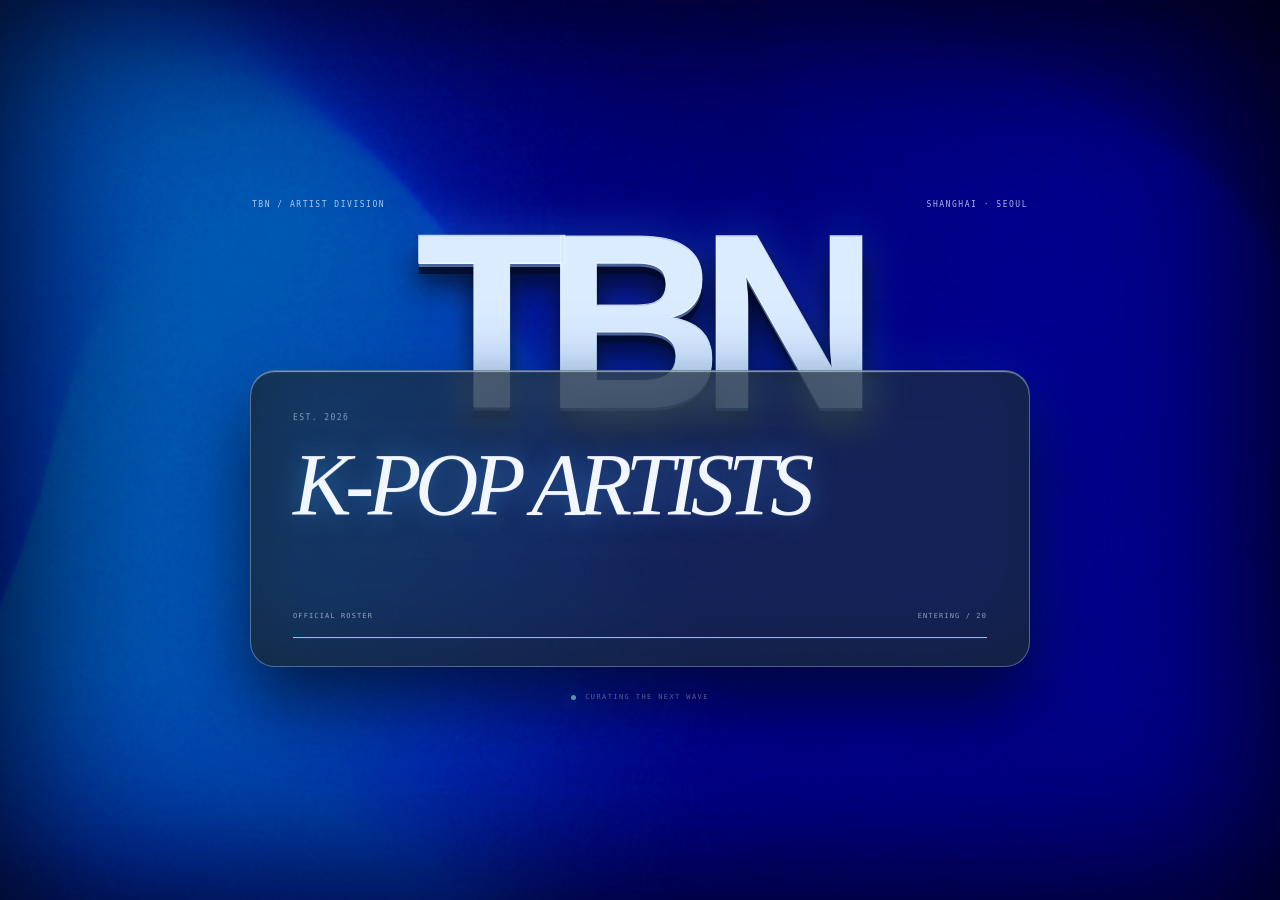
==== artists/index.html @ 5cdf99e0 "Build TBN Lab interactive site" ====
<!doctype html>
<html lang="zh-CN">
  <head>
    <meta charset="UTF-8" />
    <meta name="viewport" content="width=device-width, initial-scale=1.0" />
    <meta name="theme-color" content="#05070c" />
    <meta
      name="description"
      content="TBN ARTISTS — DJs, MCs, performance groups and live acts."
    />
    <title>TBN ARTISTS — Artist Roster</title>
    <link rel="icon" type="image/svg+xml" href="data:image/svg+xml,%3Csvg xmlns='http://www.w3.org/2000/svg' viewBox='0 0 64 64'%3E%3Crect width='64' height='64' rx='14' fill='%2305070c'/%3E%3Cpath d='M9 14h46v9H39v28H25V23H9z' fill='%23eaf7ff'/%3E%3Cpath d='M48 45l7-7v13z' fill='%237fd8ff'/%3E%3C/svg%3E" />
    <link rel="preload" as="image" href="assets/boot/soft-blue-light-flow.jpg" />
    <link rel="stylesheet" href="styles.css?v=20260916-focus-in-8" />
  </head>
  <body>
    <div class="boot-screen" aria-hidden="true">
      <div class="boot-screen__texture boot-screen__texture--back"></div>
      <div class="boot-screen__texture boot-screen__texture--front"></div>
      <div class="boot-screen__scene">
        <div class="boot-screen__kicker">
          <span>TBN / ARTIST DIVISION</span>
          <span>SHANGHAI · SEOUL</span>
        </div>

        <div class="boot-card">
          <strong class="boot-logo" aria-label="TBN">TBN</strong>
          <div class="boot-card__lower">
            <div class="boot-card__glass">
              <span class="boot-card__edition">EST. 2026</span>
              <span class="boot-card__title">K-POP ARTISTS</span>
              <div class="boot-card__meta">
                <span>OFFICIAL ROSTER</span>
                <span>ENTERING / 20</span>
              </div>
              <span class="boot-line"><i></i></span>
            </div>
          </div>
        </div>

        <p class="boot-screen__status"><span></span> CURATING THE NEXT WAVE</p>
      </div>
    </div>

    <div class="pointer-glow" aria-hidden="true"></div>
    <div class="cursor" aria-hidden="true"><span>VIEW</span></div>

    <header class="site-header">
      <a class="brand magnetic" href="#top" aria-label="TBN Artists 首页">
        <svg viewBox="0 0 85 24" role="img" aria-label="TBN">
          <path d="M0 2h25v5h-9v15h-7V7H0V2Zm29 0h18c6 0 9 2 9 6 0 2-1 4-3 5 3 1 5 3 5 5 0 4-3 6-10 6H29V2Zm7 5v4h11c2 0 3-1 3-2s-1-2-3-2H36Zm0 8v4h12c2 0 3-1 3-2s-1-2-3-2H36ZM61 2h7l10 13V2h7v22h-7L68 11v13h-7V2Z" />
        </svg>
        <span>ARTIST DIVISION</span>
      </a>

      <span class="live-mark"><i></i> SHANGHAI · SEOUL</span>
    </header>

    <main id="top">
      <section
        class="hero hero-carousel"
        aria-labelledby="hero-title"
        aria-roledescription="carousel"
        aria-label="TBN featured artists"
        tabindex="0"
      >
        <div class="hero-carousel__background" aria-hidden="true">
          <img class="hero-carousel__backdrop is-visible" src="assets/posters/roster-20260916-kang-sung-hoon.png" alt="" />
          <img class="hero-carousel__backdrop" src="assets/posters/roster-20260916-kang-sung-hoon.png" alt="" />
          <div class="hero-carousel__grade"></div>
          <div class="hero-carousel__shade"></div>
          <div class="hero-carousel__grain"></div>
          <div class="hero-grid"></div>
        </div>

        <div class="hero-carousel__headline reveal-up">
          <div class="hero-carousel__brand-block">
            <span class="hero-carousel__eyebrow">TBN / ARTIST DIVISION · 2026</span>
            <h1 id="hero-title" class="hero-carousel__title" aria-label="TBN 艺人">
              <span>TBN</span>
              <em>ARTISTS</em>
              <b>艺人</b>
            </h1>
          </div>

          <button
            class="hero-carousel__active magnetic"
            id="hero-active-profile"
            type="button"
            aria-label="打开 KANG SUNG HOON 강성훈 个人主页"
          >
            <span id="hero-active-index">01 / 19</span>
            <h2 id="hero-active-name">KANG SUNG HOON 강성훈</h2>
            <p id="hero-active-role">K-POP ARTIST</p>
            <span class="hero-carousel__enter">VIEW WEBSITE ↗</span>
          </button>
        </div>

        <div class="hero-filmstrip" aria-label="选择艺人">
          <div class="hero-filmstrip__track" id="hero-filmstrip"></div>
        </div>

        <div class="hero-carousel__footer">
          <div class="hero-carousel__progress" aria-hidden="true">
            <div class="hero-carousel__numbers">
              <span id="hero-progress-current">01</span>
              <span>19</span>
            </div>
            <div class="hero-carousel__rail"><i id="hero-progress-bar"></i></div>
          </div>

          <p class="hero-carousel__hint">SCROLL · DRAG · ARROW KEYS · CLICK TO SELECT</p>

          <div class="hero-carousel__controls">
            <button class="hero-carousel__arrow magnetic" id="hero-prev" type="button" aria-label="上一位艺人">←</button>
            <button class="hero-carousel__arrow magnetic" id="hero-next" type="button" aria-label="下一位艺人">→</button>
          </div>

          <span class="hero-carousel__availability">20 ARTISTS · OFFICIAL ROSTER</span>
        </div>
      </section>
    </main>

    <dialog class="profile-notice" id="profile-notice" aria-labelledby="profile-notice-title">
      <img class="profile-notice__backdrop" id="profile-notice-image" alt="" />
      <div class="profile-notice__veil" aria-hidden="true"></div>
      <div class="profile-notice__content">
        <span class="profile-notice__eyebrow">TBN / ARTIST WEBSITE · <b id="profile-notice-index">01</b></span>
        <p class="profile-notice__artist" id="profile-notice-artist">KANG SUNG HOON 강성훈</p>
        <h2 id="profile-notice-title">COMING<br /><em>SOON</em></h2>
        <p class="profile-notice__cn">网站正在建立中</p>
        <button class="profile-notice__return magnetic" type="button">RETURN TO ARTISTS ↙</button>
      </div>
    </dialog>

    <noscript>请启用 JavaScript 以浏览 TBN 艺人主页。</noscript>
    <script src="script.js?v=20260920-uu-order-3"></script>
  </body>
</html>
---- artists/styles.css ----
:root {
  --ink: #05070c;
  --ink-soft: #0b0f18;
  --paper: #f2f0e9;
  --paper-dim: #a8acb5;
  --blue: #2f64ff;
  --blue-hot: #5d83ff;
  --acid: #c8ff2e;
  --line: rgba(242, 240, 233, 0.18);
  --font-display: "Avenir Next Condensed", "DIN Condensed", "Helvetica Neue", sans-serif;
  --font-korean-display: "Apple SD Gothic Neo", "Noto Sans KR", sans-serif;
  --font-serif: "Bodoni 72", Didot, Georgia, serif;
  --font-body: "Avenir Next", "Helvetica Neue", sans-serif;
  --font-mono: "SFMono-Regular", Menlo, monospace;
  --page-pad: clamp(20px, 4vw, 68px);
  --ease-out: cubic-bezier(0.16, 1, 0.3, 1);
}

* {
  box-sizing: border-box;
}

html {
  scroll-behavior: smooth;
  background: var(--ink);
}

body {
  margin: 0;
  overflow-x: hidden;
  color: var(--paper);
  background:
    radial-gradient(circle at 84% 6%, rgba(47, 100, 255, 0.15), transparent 30%),
    var(--ink);
  font-family: var(--font-body);
  -webkit-font-smoothing: antialiased;
}

body::before {
  position: fixed;
  z-index: 40;
  inset: 0;
  pointer-events: none;
  content: "";
  opacity: 0.14;
  background-image: url("data:image/svg+xml,%3Csvg viewBox='0 0 180 180' xmlns='http://www.w3.org/2000/svg'%3E%3Cfilter id='n'%3E%3CfeTurbulence type='fractalNoise' baseFrequency='.9' numOctaves='3' stitchTiles='stitch'/%3E%3C/filter%3E%3Crect width='100%25' height='100%25' filter='url(%23n)' opacity='.35'/%3E%3C/svg%3E");
  mix-blend-mode: soft-light;
}

body.is-modal-open {
  overflow: hidden;
}

a {
  color: inherit;
  text-decoration: none;
}

button {
  color: inherit;
  font: inherit;
}

button,
a {
  -webkit-tap-highlight-color: transparent;
}

img {
  display: block;
  max-width: 100%;
}

.boot-screen {
  --boot-x: 0px;
  --boot-y: 0px;
  position: fixed;
  z-index: 1000;
  inset: 0;
  display: grid;
  place-items: center;
  overflow: hidden;
  background: #01030b;
  will-change: clip-path, opacity;
}

.boot-screen.is-exiting {
  animation: boot-away 1.1s cubic-bezier(0.76, 0, 0.24, 1) forwards;
}

.boot-screen::after {
  position: absolute;
  inset: 0;
  z-index: 2;
  content: "";
  background: rgba(0, 3, 17, 0.3);
  box-shadow: inset 0 0 180px rgba(0, 0, 0, 0.92);
}

.boot-screen__texture {
  position: absolute;
  inset: -14%;
  background-image: url("assets/boot/soft-blue-light-flow.jpg");
  background-position: center;
  background-repeat: no-repeat;
  background-size: cover;
  filter: saturate(1.34) contrast(1.12);
  will-change: transform, opacity;
}

.boot-screen__texture--back {
  opacity: 0.96;
  animation: boot-flow-back 10s linear both;
}

.boot-screen__texture--front {
  opacity: 0.3;
  mix-blend-mode: screen;
  filter: blur(10px) saturate(1.42) contrast(1.08);
  animation: boot-flow-front 7.5s linear both;
}

.boot-screen__scene {
  position: relative;
  z-index: 3;
  width: min(82vw, 780px);
  transform: translate(var(--boot-x), var(--boot-y));
  animation: boot-focus-in 0.72s cubic-bezier(0.16, 1, 0.3, 1) both;
  transition: transform 0.5s var(--ease-out);
  will-change: filter, opacity, transform;
}

.boot-screen__kicker,
.boot-card__edition,
.boot-card__meta,
.boot-screen__status {
  font-family: var(--font-mono);
  text-transform: uppercase;
}

.boot-screen__kicker {
  display: flex;
  justify-content: space-between;
  margin: 0 2px 28px;
  color: rgba(229, 241, 255, 0.74);
  font-size: 8px;
  letter-spacing: 0.19em;
  transition: opacity 0.72s ease, transform 0.92s cubic-bezier(0.76, 0, 0.24, 1);
}

.boot-card {
  position: relative;
  height: clamp(300px, 45vw, 430px);
  perspective: 1100px;
}

.boot-logo {
  position: absolute;
  top: 0;
  left: 50%;
  z-index: 0;
  display: block;
  color: rgba(214, 233, 255, 0.82);
  font-family: var(--font-display);
  font-size: clamp(9rem, 24vw, 15.5rem);
  font-weight: 900;
  line-height: 0.68;
  letter-spacing: -0.095em;
  white-space: nowrap;
  text-shadow:
    0 1px 0 rgba(255, 255, 255, 0.94),
    0 4px 0 rgba(117, 155, 213, 0.62),
    0 11px 0 rgba(3, 10, 34, 0.72),
    0 20px 30px rgba(0, 2, 18, 0.9),
    0 0 48px rgba(44, 139, 255, 0.46);
  transform: translateX(-51%);
  -webkit-text-stroke: 1px rgba(237, 247, 255, 0.76);
  transition: opacity 0.7s ease, transform 0.95s cubic-bezier(0.76, 0, 0.24, 1), filter 0.8s ease;
}

.boot-card__lower {
  position: absolute;
  inset: 0;
  z-index: 1;
  transition: opacity 0.7s ease, transform 0.95s cubic-bezier(0.76, 0, 0.24, 1), filter 0.8s ease;
}

.boot-card__glass {
  position: absolute;
  z-index: 0;
  right: 0;
  bottom: 0;
  left: 0;
  height: 69%;
  overflow: hidden;
  border: 1px solid rgba(204, 231, 255, 0.42);
  border-radius: 25px;
  padding: clamp(22px, 4vw, 42px);
  background: rgba(2, 8, 24, 0.68);
  box-shadow:
    inset 0 1px 0 rgba(255, 255, 255, 0.5),
    inset 0 -30px 70px rgba(1, 2, 12, 0.48),
    0 34px 70px rgba(0, 0, 0, 0.62),
    0 0 70px rgba(0, 109, 255, 0.24);
  backdrop-filter: blur(25px) saturate(1.25);
  -webkit-backdrop-filter: blur(25px) saturate(1.25);
  transform: rotateX(1.5deg);
  transform-origin: center bottom;
}

.boot-card__glass::before {
  position: absolute;
  inset: -70% -18%;
  content: "";
  background: rgba(138, 214, 255, 0.14);
  filter: blur(28px);
  transform: translateX(8%) rotate(14deg);
}

.boot-card__edition {
  position: relative;
  display: block;
  color: rgba(206, 230, 255, 0.58);
  font-size: 8px;
  letter-spacing: 0.18em;
}

.boot-card__title {
  position: relative;
  display: block;
  margin-top: clamp(16px, 3vw, 28px);
  color: #f2f7ff;
  font-family: var(--font-serif);
  font-size: clamp(2.8rem, 7.2vw, 5.5rem);
  font-style: italic;
  line-height: 0.8;
  letter-spacing: -0.075em;
  text-shadow: 0 0 28px rgba(83, 173, 255, 0.42);
}

.boot-card__meta {
  position: absolute;
  right: clamp(22px, 4vw, 42px);
  bottom: clamp(31px, 5vw, 46px);
  left: clamp(22px, 4vw, 42px);
  display: flex;
  justify-content: space-between;
  color: rgba(218, 235, 255, 0.62);
  font-size: 7px;
  letter-spacing: 0.16em;
}

.boot-line {
  position: absolute;
  right: clamp(22px, 4vw, 42px);
  bottom: clamp(20px, 3vw, 28px);
  left: clamp(22px, 4vw, 42px);
  height: 1px;
  overflow: hidden;
  background: rgba(164, 208, 255, 0.24);
}

.boot-line i {
  display: block;
  width: 100%;
  height: 100%;
  background: #76d9ff;
  box-shadow: 0 0 15px #1d8cff;
  transform: translateX(0);
}

.boot-screen__status {
  display: flex;
  align-items: center;
  justify-content: center;
  gap: 9px;
  margin: 26px 0 0;
  color: rgba(221, 237, 255, 0.6);
  font-size: 7px;
  letter-spacing: 0.2em;
  transition: opacity 0.65s ease, transform 0.9s cubic-bezier(0.76, 0, 0.24, 1);
}

.boot-screen.is-exiting .boot-screen__kicker,
.boot-screen.is-exiting .boot-logo {
  filter: blur(2px);
  transform: translateY(-58vh);
}

.boot-screen.is-exiting .boot-logo {
  transform: translate(-51%, -58vh);
}

.boot-screen.is-exiting .boot-card__lower,
.boot-screen.is-exiting .boot-screen__status {
  filter: blur(2px);
  transform: translateY(58vh);
}

.boot-screen__status span {
  width: 5px;
  height: 5px;
  border-radius: 50%;
  background: #80e8ff;
  box-shadow: 0 0 15px #1b91ff;
}

@keyframes boot-load {
  to { transform: translateX(0); }
}

@keyframes boot-away {
  0% { clip-path: inset(0); opacity: 1; }
  100% { visibility: hidden; clip-path: inset(50% 0 50% 0); opacity: 1; }
}

@keyframes boot-flow-back {
  from { transform: translate3d(-2%, -3%, 0) scale(1.08); }
  to { transform: translate3d(5%, 7%, 0) scale(1.18); }
}

@keyframes boot-flow-front {
  from { transform: translate3d(7%, 4%, 0) scale(1.16); }
  to { transform: translate3d(-5%, -8%, 0) scale(1.3); }
}

@keyframes boot-focus-in {
  from { opacity: 0.38; filter: blur(18px); }
  to { opacity: 1; filter: blur(0); }
}

@keyframes boot-scene-in {
  from { opacity: 0; transform: translate(var(--boot-x), calc(var(--boot-y) + 82px)) scale(0.9); filter: blur(18px); }
  to { opacity: 1; transform: translate(var(--boot-x), var(--boot-y)) scale(1); filter: blur(0); }
}

@keyframes boot-kicker-enter {
  from { opacity: 0; transform: translateY(-22px); letter-spacing: 0.34em; }
}

@keyframes boot-logo-enter {
  from { opacity: 0; transform: translate(-51%, -96px) scale(0.9); filter: blur(14px); }
}

@keyframes boot-title-enter {
  from { opacity: 0; transform: translateX(-54px); filter: blur(8px); }
}

@keyframes boot-meta-enter {
  from { opacity: 0; transform: translateY(16px); }
}

@keyframes boot-status-enter {
  from { opacity: 0; transform: translateY(18px); }
}

@keyframes boot-card-rise {
  from { opacity: 0; transform: translateY(45px) rotateX(8deg) scale(0.96); }
  to { opacity: 1; transform: translateY(0) rotateX(1.5deg) scale(1); }
}

@keyframes boot-sheen {
  to { transform: translateX(74%) rotate(14deg); }
}

@keyframes boot-pulse {
  50% { opacity: 0.35; transform: scale(0.7); }
}

.site-header {
  position: fixed;
  z-index: 50;
  top: 0;
  left: 0;
  display: grid;
  grid-template-columns: 1fr auto 1fr;
  align-items: center;
  width: 100%;
  padding: 18px var(--page-pad);
  border-bottom: 1px solid rgba(242, 240, 233, 0.14);
  background: linear-gradient(to bottom, rgba(5, 7, 12, 0.8), rgba(5, 7, 12, 0.08));
  backdrop-filter: blur(10px);
}

.brand {
  display: inline-flex;
  align-items: center;
  justify-self: start;
  gap: 13px;
  width: max-content;
}

.brand svg {
  width: 68px;
  fill: currentColor;
}

.brand span,
.site-header nav,
.live-mark,
.hero-carousel__eyebrow,
.hero-carousel__active,
.hero-carousel__footer,
.scroll-cue,
.eyebrow,
.filter-bar,
.roster-count,
.artist-card__meta,
.manifesto-label,
.manifesto-copy,
.footer-top,
.footer-meta,
.lightbox-info {
  font-family: var(--font-mono);
  text-transform: uppercase;
}

.brand span {
  font-size: 9px;
  letter-spacing: 0.18em;
}

.site-header nav {
  display: flex;
  gap: 32px;
  font-size: 10px;
  letter-spacing: 0.14em;
}

.nav-link {
  position: relative;
  padding: 8px 0;
}

.nav-link::after {
  position: absolute;
  right: 0;
  bottom: 3px;
  left: 0;
  height: 1px;
  content: "";
  background: currentColor;
  transform: scaleX(0);
  transform-origin: right;
  transition: transform 0.35s var(--ease-out);
}

.nav-link:hover::after {
  transform: scaleX(1);
  transform-origin: left;
}

.live-mark {
  display: flex;
  align-items: center;
  justify-self: end;
  gap: 9px;
  color: var(--paper-dim);
  font-size: 9px;
  letter-spacing: 0.13em;
}

.live-mark i {
  width: 6px;
  height: 6px;
  border-radius: 50%;
  background: var(--acid);
  box-shadow: 0 0 12px var(--acid);
  animation: live-pulse 1.6s infinite;
}

@keyframes live-pulse {
  50% { opacity: 0.35; transform: scale(0.7); }
}

.hero {
  --hero-accent: #c7a071;
  --hero-card-h: clamp(230px, 38vh, 390px);
  --hero-card-w: calc(var(--hero-card-h) * 0.5625);
  --hero-card-gap: clamp(7px, 0.65vw, 12px);
  position: relative;
  min-height: 100svh;
  overflow: hidden;
  color: var(--paper);
  background: #040609;
  isolation: isolate;
  outline: none;
}

.hero:focus-visible {
  box-shadow: inset 0 0 0 1px rgba(255, 255, 255, 0.5);
}

.hero-carousel__background,
.hero-carousel__backdrop,
.hero-carousel__grade,
.hero-carousel__shade,
.hero-carousel__grain,
.hero-grid {
  position: absolute;
  inset: 0;
}

.hero-carousel__background {
  z-index: -2;
  overflow: hidden;
  background: #06070a;
}

.hero-carousel__backdrop {
  width: 100%;
  height: 100%;
  object-fit: cover;
  object-position: 50% 27%;
  opacity: 0;
  filter: saturate(0.5) contrast(1.13) brightness(0.7) blur(2px);
  transform: scale(1.22);
  transition: opacity 0.8s ease, transform 6s linear;
}

.hero-carousel__backdrop.is-visible {
  opacity: 0.74;
  transform: scale(1.12);
}

.hero-carousel__grade {
  z-index: 2;
  background: var(--hero-accent);
  mix-blend-mode: color;
  transition: background-color 0.75s ease;
}

.hero-carousel__shade {
  z-index: 3;
  background:
    linear-gradient(90deg, rgba(3, 5, 9, 0.82) 0%, rgba(3, 5, 9, 0.12) 48%, rgba(3, 5, 9, 0.58) 100%),
    linear-gradient(180deg, rgba(3, 5, 9, 0.72) 0%, rgba(3, 5, 9, 0.05) 36%, rgba(3, 5, 9, 0.56) 100%);
}

.hero-carousel__grain {
  z-index: 5;
  opacity: 0.24;
  background-image: url("data:image/svg+xml,%3Csvg viewBox='0 0 180 180' xmlns='http://www.w3.org/2000/svg'%3E%3Cfilter id='n'%3E%3CfeTurbulence type='fractalNoise' baseFrequency='.82' numOctaves='4' stitchTiles='stitch'/%3E%3C/filter%3E%3Crect width='100%25' height='100%25' filter='url(%23n)'/%3E%3C/svg%3E");
  background-size: 180px 180px;
  mix-blend-mode: overlay;
}

.hero-grid {
  z-index: 4;
  opacity: 0.12;
  background-image:
    linear-gradient(rgba(255, 255, 255, 0.18) 1px, transparent 1px),
    linear-gradient(90deg, rgba(255, 255, 255, 0.18) 1px, transparent 1px);
  background-size: 8.333vw 8.333vw;
  mask-image: linear-gradient(to bottom, black, transparent 54%);
}

.hero-carousel__headline {
  position: absolute;
  z-index: 3;
  top: clamp(92px, 13vh, 136px);
  right: var(--page-pad);
  left: var(--page-pad);
  display: grid;
  grid-template-columns: minmax(0, 1.2fr) minmax(220px, 0.8fr);
  gap: clamp(35px, 7vw, 120px);
  align-items: end;
}

.hero-carousel__brand-block {
  align-self: start;
}

.hero-carousel__eyebrow {
  display: block;
  margin-bottom: clamp(10px, 1.8vh, 20px);
  color: rgba(255, 255, 255, 0.72);
  font-size: clamp(7px, 0.65vw, 10px);
  letter-spacing: 0.18em;
}

.hero-carousel__title {
  position: relative;
  width: max-content;
  margin: 0;
  font-family: var(--font-display);
  font-size: clamp(5rem, 10.5vw, 10.5rem);
  font-weight: 900;
  line-height: 0.64;
  letter-spacing: -0.075em;
  text-transform: uppercase;
}

.hero-carousel__title span,
.hero-carousel__title em {
  display: block;
}

.hero-carousel__title em {
  margin-left: 0.22em;
  color: var(--hero-accent);
  font-family: var(--font-serif);
  font-size: 0.68em;
  font-style: italic;
  font-weight: 400;
  letter-spacing: -0.07em;
  transition: color 0.75s ease;
}

.hero-carousel__title b {
  position: absolute;
  right: -0.5em;
  bottom: -0.45em;
  padding: 6px 10px 7px;
  color: #05070c;
  background: var(--acid);
  font-family: "Songti SC", serif;
  font-size: 0.105em;
  line-height: 1;
  letter-spacing: 0.15em;
  transform: rotate(-4deg);
}

.hero-carousel__active {
  justify-self: end;
  min-width: min(100%, 360px);
  padding-left: clamp(16px, 2vw, 30px);
  border-left: 1px solid rgba(255, 255, 255, 0.32);
}

.hero-carousel__active.is-switching > * {
  animation: hero-info-in 0.52s var(--ease-out) both;
}

.hero-carousel__active.is-switching h2 { animation-delay: 0.045s; }
.hero-carousel__active.is-switching p { animation-delay: 0.09s; }

@keyframes hero-info-in {
  from { opacity: 0; transform: translateY(18px); }
}

.hero-carousel__active > span {
  color: var(--acid);
  font-size: 8px;
  letter-spacing: 0.16em;
}

.hero-carousel__active h2 {
  max-width: 9ch;
  margin: 11px 0 8px;
  font-family: var(--font-display);
  font-size: clamp(2.8rem, 5.5vw, 6.2rem);
  font-weight: 850;
  line-height: 0.78;
  letter-spacing: -0.055em;
}

.hero-carousel__active h2.is-long {
  font-size: clamp(2rem, 4.2vw, 4.7rem);
}

.artist-name__korean {
  display: inline-block;
}

.artist-name__korean {
  margin-left: 0.13em;
  margin-right: -0.12em;
  font-family: var(--font-korean-display);
  font-size: 0.84em;
  font-weight: 900;
  line-height: 0.78;
  letter-spacing: -0.08em;
  vertical-align: 0.055em;
  transform: scaleX(0.84);
  transform-origin: left center;
}

.hero-carousel__active p {
  margin: 0;
  color: rgba(255, 255, 255, 0.7);
  font-size: 8px;
  letter-spacing: 0.14em;
}

.hero-filmstrip {
  position: absolute;
  z-index: 4;
  top: 49%;
  right: 0;
  left: 0;
  height: var(--hero-card-h);
  touch-action: pan-y;
}

.hero-filmstrip__track {
  position: absolute;
  top: 0;
  left: 0;
  display: flex;
  width: max-content;
  align-items: flex-start;
  gap: var(--hero-card-gap);
  cursor: grab;
  transform: translate3d(var(--hero-track-x, 0px), 0, 0);
  transition: transform 0.7s var(--ease-out);
  will-change: transform;
}

.hero-filmstrip__track.is-dragging {
  cursor: grabbing;
  transition: none;
}

.hero-slide {
  position: relative;
  width: var(--hero-card-w);
  height: calc(var(--hero-card-h) * 0.5);
  flex: 0 0 var(--hero-card-w);
  overflow: hidden;
  border: 1px solid rgba(255, 255, 255, 0.3);
  padding: 0;
  color: var(--paper);
  background: rgba(255, 255, 255, 0.06);
  cursor: inherit;
  box-shadow: 0 18px 48px rgba(0, 0, 0, 0.18);
  transition:
    height 0.65s var(--ease-out),
    border-color 0.45s ease,
    box-shadow 0.55s var(--ease-out),
    opacity 0.45s ease;
}

.hero-slide::after {
  position: absolute;
  inset: 0;
  content: "";
  background: rgba(3, 5, 9, 0.18);
  transition: opacity 0.45s ease;
}

.hero-slide img {
  width: 100%;
  height: 100%;
  object-fit: cover;
  object-position: 50% 26%;
  pointer-events: none;
  filter: saturate(0.82) contrast(1.08);
  transform: scale(1.02);
  transition: filter 0.65s ease, transform 1.1s var(--ease-out);
  user-select: none;
}

.hero-slide__number {
  position: absolute;
  z-index: 2;
  top: 8px;
  left: 8px;
  display: grid;
  width: 27px;
  height: 27px;
  place-items: center;
  border-radius: 50%;
  color: #05070c;
  background: var(--acid);
  font-family: var(--font-mono);
  font-size: 7px;
  opacity: 0;
  transform: translateY(-6px);
  transition: opacity 0.35s ease, transform 0.45s var(--ease-out);
}

.hero-slide.is-active {
  height: var(--hero-card-h);
  border-color: rgba(255, 255, 255, 0.86);
  box-shadow: 0 28px 75px rgba(0, 0, 0, 0.42), 0 0 0 1px var(--hero-accent);
}

.hero-slide.is-active::after { opacity: 0; }
.hero-slide.is-active img { filter: saturate(1.06) contrast(1.04); transform: scale(1); }
.hero-slide.is-active .hero-slide__number { opacity: 1; transform: translateY(0); }

.hero-carousel__footer {
  position: absolute;
  z-index: 6;
  right: var(--page-pad);
  bottom: clamp(18px, 2.6vh, 30px);
  left: var(--page-pad);
  display: grid;
  grid-template-columns: minmax(150px, 20vw) 1fr auto auto;
  gap: clamp(18px, 3vw, 50px);
  align-items: end;
  font-size: 8px;
  letter-spacing: 0.13em;
}

.hero-carousel__numbers {
  display: flex;
  justify-content: space-between;
  margin-bottom: 9px;
  color: rgba(255, 255, 255, 0.76);
}

.hero-carousel__rail {
  position: relative;
  height: 1px;
  overflow: hidden;
  background: rgba(255, 255, 255, 0.28);
}

.hero-carousel__rail i {
  position: absolute;
  top: 0;
  bottom: 0;
  left: 0;
  width: calc(100% / var(--artist-count, 18));
  background: var(--paper);
  transform: translateX(var(--hero-progress-x, 0%));
  transition: transform 0.65s var(--ease-out);
}

.hero-carousel__hint {
  align-self: center;
  margin: 0;
  color: rgba(255, 255, 255, 0.58);
}

.hero-carousel__controls {
  display: flex;
  gap: 7px;
}

.hero-carousel__arrow {
  display: grid;
  width: 42px;
  height: 42px;
  place-items: center;
  border: 1px solid rgba(255, 255, 255, 0.38);
  border-radius: 50%;
  background: rgba(3, 5, 9, 0.18);
  cursor: pointer;
  transition: color 0.3s, background 0.3s, border-color 0.3s, transform 0.3s var(--ease-out);
}

.hero-carousel__arrow:hover {
  color: var(--ink);
  border-color: var(--acid);
  background: var(--acid);
}

.scroll-cue {
  display: flex;
  align-items: center;
  gap: 13px;
  color: rgba(255, 255, 255, 0.74);
  font-size: 8px;
  letter-spacing: 0.13em;
}

.scroll-cue svg {
  width: 11px;
  fill: none;
  stroke: var(--paper);
  stroke-width: 1.3;
  animation: arrow-drop 1.5s infinite var(--ease-out);
}

@keyframes arrow-drop {
  50% { transform: translateY(5px); }
}

.ticker {
  overflow: hidden;
  border-top: 1px solid var(--ink);
  border-bottom: 1px solid var(--ink);
  color: var(--ink);
  background: var(--acid);
  font-family: var(--font-display);
  font-size: clamp(1.7rem, 3vw, 3.4rem);
  font-weight: 800;
  line-height: 1;
  letter-spacing: -0.025em;
  white-space: nowrap;
}

.ticker__track {
  display: flex;
  width: max-content;
  align-items: center;
  gap: 30px;
  padding: 14px 0 11px;
  animation: ticker-move 28s linear infinite;
}

.ticker i {
  font-size: 0.5em;
  font-style: normal;
}

@keyframes ticker-move {
  to { transform: translateX(-50%); }
}

.roster {
  padding: clamp(92px, 12vw, 180px) var(--page-pad) 160px;
}

.section-head {
  display: grid;
  grid-template-columns: 1.3fr 0.7fr;
  gap: 6vw;
  align-items: end;
  padding-bottom: 58px;
}

.eyebrow,
.manifesto-label {
  display: block;
  margin-bottom: 28px;
  color: var(--blue-hot);
  font-size: 9px;
  letter-spacing: 0.18em;
}

.section-head h2,
.manifesto h2 {
  margin: 0;
  font-family: var(--font-display);
  font-size: clamp(5rem, 11vw, 11rem);
  font-weight: 800;
  line-height: 0.72;
  letter-spacing: -0.075em;
  text-transform: uppercase;
}

.section-head h2 em,
.manifesto h2 em {
  color: var(--blue);
  font-family: var(--font-serif);
  font-weight: 400;
  text-transform: none;
}

.section-head__aside {
  display: flex;
  min-height: 180px;
  flex-direction: column;
  justify-content: space-between;
  gap: 40px;
  border-left: 1px solid var(--line);
  padding-left: 28px;
}

.section-head__aside p {
  margin: 0;
  color: var(--paper-dim);
  font-size: 13px;
  line-height: 1.8;
}

.roster-count {
  display: flex;
  align-items: baseline;
  gap: 12px;
  font-size: 9px;
  letter-spacing: 0.13em;
}

.roster-count b {
  color: var(--acid);
  font-family: var(--font-display);
  font-size: 40px;
  font-weight: 700;
  line-height: 1;
}

.filter-bar {
  position: sticky;
  z-index: 20;
  top: 70px;
  display: flex;
  align-items: center;
  justify-content: space-between;
  margin: 0 calc(var(--page-pad) * -1) 62px;
  padding: 16px var(--page-pad);
  border-top: 1px solid var(--line);
  border-bottom: 1px solid var(--line);
  background: rgba(5, 7, 12, 0.85);
  backdrop-filter: blur(14px);
}

.filter-label {
  color: var(--paper-dim);
  font-size: 9px;
  letter-spacing: 0.14em;
}

.filter-options {
  display: flex;
  gap: 8px;
}

.filter-btn {
  position: relative;
  border: 0;
  padding: 9px 15px;
  color: var(--paper-dim);
  background: transparent;
  cursor: pointer;
  font-size: 10px;
  letter-spacing: 0.12em;
  transition: color 0.3s, background 0.3s;
}

.filter-btn::before {
  position: absolute;
  inset: 0;
  border: 1px solid var(--line);
  content: "";
}

.filter-btn sup {
  margin-left: 4px;
  font-size: 7px;
}

.filter-btn:hover,
.filter-btn.is-active {
  color: var(--ink);
  background: var(--acid);
}

.filter-btn.is-active::before {
  border-color: var(--acid);
}

.artist-grid {
  display: grid;
  grid-template-columns: repeat(12, 1fr);
  gap: clamp(34px, 6vw, 100px) clamp(15px, 2vw, 30px);
}

.artist-card {
  --tilt-x: 0deg;
  --tilt-y: 0deg;
  position: relative;
  grid-column: span 4;
  min-width: 0;
  opacity: 0;
  transform: translateY(80px);
  transition:
    opacity 0.8s var(--ease-out),
    transform 0.8s var(--ease-out);
}

.artist-card:nth-child(3n + 2) {
  margin-top: clamp(60px, 10vw, 150px);
}

.artist-card:nth-child(6n + 3) {
  margin-top: clamp(20px, 4vw, 65px);
}

.artist-card.is-visible {
  opacity: 1;
  transform: translateY(0);
}

.artist-card.is-hidden {
  display: none;
}

.artist-card__button {
  position: relative;
  display: block;
  width: 100%;
  border: 0;
  padding: 0;
  color: inherit;
  background: transparent;
  text-align: left;
  cursor: pointer;
  perspective: 1000px;
}

.artist-card__frame {
  position: relative;
  aspect-ratio: 0.5625;
  overflow: hidden;
  background: var(--ink-soft);
  transform: rotateX(var(--tilt-x)) rotateY(var(--tilt-y));
  transform-style: preserve-3d;
  transition: transform 0.45s var(--ease-out), box-shadow 0.45s var(--ease-out);
}

.artist-card__frame::before {
  position: absolute;
  z-index: 2;
  inset: 0;
  content: "";
  background: linear-gradient(135deg, rgba(255, 255, 255, 0.2), transparent 35%, transparent 65%, rgba(47, 100, 255, 0.22));
  opacity: 0;
  mix-blend-mode: screen;
  transition: opacity 0.4s;
}

.artist-card__frame::after {
  position: absolute;
  z-index: 3;
  inset: 0;
  border: 1px solid rgba(255, 255, 255, 0.18);
  content: "";
  pointer-events: none;
}

.artist-card__image {
  width: 100%;
  height: 100%;
  object-fit: cover;
  filter: saturate(0.86) contrast(1.04);
  transform: scale(1.015);
  transition: filter 0.75s var(--ease-out), transform 0.75s var(--ease-out);
}

.artist-card__index {
  position: absolute;
  z-index: 4;
  top: 12px;
  left: 12px;
  display: grid;
  width: 37px;
  height: 37px;
  place-items: center;
  border-radius: 50%;
  color: var(--ink);
  background: var(--acid);
  font-family: var(--font-mono);
  font-size: 9px;
  transition: transform 0.45s var(--ease-out);
}

.artist-card__view {
  position: absolute;
  z-index: 4;
  right: 14px;
  bottom: 14px;
  overflow: hidden;
  width: 52px;
  height: 52px;
  border: 1px solid rgba(255, 255, 255, 0.45);
  border-radius: 50%;
  color: var(--paper);
  background: rgba(5, 7, 12, 0.45);
  backdrop-filter: blur(8px);
  font-family: var(--font-mono);
  font-size: 8px;
  opacity: 0;
  transform: scale(0.6) rotate(-30deg);
  transition: opacity 0.4s, transform 0.5s var(--ease-out);
}

.artist-card__meta {
  display: grid;
  grid-template-columns: 1fr auto;
  gap: 8px 14px;
  align-items: end;
  padding: 17px 2px 0;
}

.artist-card__name {
  margin: 0;
  font-family: var(--font-display);
  font-size: clamp(1.8rem, 3vw, 3.8rem);
  font-weight: 750;
  line-height: 0.88;
  letter-spacing: -0.045em;
}

.artist-card__role {
  margin: 0;
  color: var(--paper-dim);
  font-size: 8px;
  line-height: 1.3;
  letter-spacing: 0.12em;
  text-align: right;
}

.artist-card__edition {
  grid-column: 1 / -1;
  padding-top: 10px;
  border-top: 1px solid var(--line);
  color: #686f7e;
  font-size: 7px;
  letter-spacing: 0.14em;
}

.artist-card:hover .artist-card__frame {
  box-shadow: 0 34px 70px rgba(0, 0, 0, 0.48), 0 0 0 1px var(--blue);
}

.artist-card:hover .artist-card__frame::before {
  opacity: 1;
}

.artist-card:hover .artist-card__image {
  filter: saturate(1.12) contrast(1.08);
  transform: scale(1.065);
}

.artist-card:hover .artist-card__index {
  transform: translateZ(35px) rotate(12deg);
}

.artist-card:hover .artist-card__view {
  opacity: 1;
  transform: scale(1) rotate(0);
}

.manifesto {
  position: relative;
  min-height: 100svh;
  overflow: hidden;
  padding: clamp(110px, 14vw, 200px) var(--page-pad);
  color: var(--ink);
  background: var(--paper);
}

.manifesto::before {
  position: absolute;
  top: -22vw;
  right: -12vw;
  width: 50vw;
  height: 50vw;
  border: 1px solid rgba(5, 7, 12, 0.22);
  border-radius: 50%;
  content: "";
  box-shadow: 0 0 0 7vw var(--paper), 0 0 0 calc(7vw + 1px) rgba(5, 7, 12, 0.13), 0 0 0 15vw var(--paper), 0 0 0 calc(15vw + 1px) rgba(5, 7, 12, 0.08);
}

.manifesto-label {
  color: var(--blue);
}

.manifesto h2 {
  position: relative;
  z-index: 1;
  max-width: 12ch;
  font-size: clamp(5.2rem, 13.5vw, 14rem);
}

.manifesto-copy {
  display: grid;
  grid-template-columns: 1fr 1fr;
  max-width: 760px;
  gap: 60px;
  margin: 90px 0 0 auto;
  font-size: 11px;
  line-height: 1.9;
  letter-spacing: 0.08em;
}

.manifesto-copy p {
  margin: 0;
}

.manifesto-copy__cn {
  font-family: "Songti SC", serif;
  font-size: 14px;
  letter-spacing: 0.12em;
}

.manifesto-stamp {
  position: absolute;
  right: clamp(20px, 8vw, 140px);
  bottom: clamp(25px, 5vw, 80px);
  display: grid;
  width: clamp(110px, 13vw, 185px);
  aspect-ratio: 1;
  place-items: center;
  color: var(--blue);
}

.manifesto-stamp svg {
  position: absolute;
  inset: 0;
  width: 100%;
  height: 100%;
  overflow: visible;
  fill: currentColor;
  animation: stamp-spin 18s linear infinite;
}

.manifesto-stamp text {
  font-family: var(--font-mono);
  font-size: 12px;
  letter-spacing: 2px;
}

.manifesto-stamp b {
  font-size: 28px;
}

@keyframes stamp-spin {
  to { transform: rotate(360deg); }
}

.site-footer {
  padding: 38px var(--page-pad) 24px;
  color: var(--paper);
  background: var(--blue);
}

.footer-top {
  display: grid;
  grid-template-columns: 1fr auto 1fr;
  align-items: center;
  padding-bottom: 45px;
  border-bottom: 1px solid rgba(255, 255, 255, 0.28);
  font-size: 9px;
  letter-spacing: 0.13em;
}

.brand--footer svg {
  width: 82px;
}

.footer-top p {
  margin: 0;
}

.back-top {
  justify-self: end;
}

.footer-wordmark {
  overflow: hidden;
  padding: 6vw 0 3vw;
  font-family: var(--font-display);
  font-size: clamp(9rem, 25vw, 28rem);
  font-weight: 900;
  line-height: 0.62;
  letter-spacing: -0.085em;
  white-space: nowrap;
}

.footer-wordmark span {
  display: block;
  margin-left: 0.07em;
  color: transparent;
  font-family: var(--font-serif);
  font-size: 0.51em;
  font-style: italic;
  font-weight: 400;
  line-height: 0.68;
  -webkit-text-stroke: 1px var(--paper);
}

.footer-meta {
  display: flex;
  justify-content: space-between;
  padding-top: 18px;
  border-top: 1px solid rgba(255, 255, 255, 0.28);
  font-size: 8px;
  letter-spacing: 0.13em;
}

.lightbox {
  width: 100%;
  max-width: none;
  height: 100%;
  max-height: none;
  border: 0;
  padding: 0;
  color: var(--paper);
  background: rgba(3, 5, 9, 0.94);
}

.lightbox[open] {
  display: grid;
  place-items: center;
  animation: lightbox-in 0.5s var(--ease-out) both;
}

.lightbox::backdrop {
  background: rgba(3, 5, 9, 0.92);
  backdrop-filter: blur(18px);
}

@keyframes lightbox-in {
  from { opacity: 0; }
}

.lightbox-stage {
  display: grid;
  grid-template-columns: minmax(250px, 54vh) minmax(260px, 420px);
  gap: clamp(35px, 7vw, 110px);
  align-items: end;
  max-width: min(1200px, 84vw);
}

.lightbox-stage figure {
  position: relative;
  width: 100%;
  margin: 0;
  box-shadow: 0 35px 100px rgba(0, 0, 0, 0.55);
}

.lightbox-stage figure::before {
  position: absolute;
  z-index: -1;
  inset: -12px;
  border: 1px solid var(--blue);
  content: "";
  transform: rotate(-2deg);
}

.lightbox-stage img {
  width: 100%;
  max-height: 78vh;
  object-fit: contain;
}

.lightbox-info > span {
  color: var(--acid);
  font-size: 9px;
  letter-spacing: 0.14em;
}

.lightbox-info h2 {
  margin: 16px 0 8px;
  font-family: var(--font-display);
  font-size: clamp(4rem, 8vw, 8rem);
  font-weight: 800;
  line-height: 0.78;
  letter-spacing: -0.055em;
}

.lightbox-info p {
  margin: 0 0 34px;
  color: var(--paper-dim);
  font-size: 10px;
  letter-spacing: 0.14em;
}

.lightbox-tags {
  display: flex;
  flex-wrap: wrap;
  gap: 8px;
  padding-top: 22px;
  border-top: 1px solid var(--line);
}

.lightbox-tags span {
  border: 1px solid var(--line);
  padding: 8px 11px;
  font-size: 8px;
  letter-spacing: 0.11em;
}

.lightbox-close,
.lightbox-nav {
  position: fixed;
  z-index: 2;
  border: 0;
  color: var(--paper);
  background: transparent;
  cursor: pointer;
  font-family: var(--font-mono);
}

.lightbox-close {
  top: 28px;
  right: 34px;
  padding: 10px;
  font-size: 9px;
  letter-spacing: 0.14em;
}

.lightbox-nav {
  top: 50%;
  width: 52px;
  height: 52px;
  border: 1px solid var(--line);
  border-radius: 50%;
  font-size: 20px;
  transform: translateY(-50%);
  transition: color 0.3s, background 0.3s;
}

.lightbox-nav:hover {
  color: var(--ink);
  background: var(--acid);
}

.lightbox-nav--prev { left: 28px; }
.lightbox-nav--next { right: 28px; }

.pointer-glow {
  position: fixed;
  z-index: 1;
  top: 0;
  left: 0;
  width: 42vw;
  height: 42vw;
  border-radius: 50%;
  pointer-events: none;
  opacity: 0.14;
  background: radial-gradient(circle, var(--blue) 0%, rgba(47, 100, 255, 0.2) 24%, transparent 70%);
  transform: translate(-50%, -50%);
  will-change: transform;
}

.cursor {
  position: fixed;
  z-index: 999;
  top: 0;
  left: 0;
  display: grid;
  width: 18px;
  height: 18px;
  place-items: center;
  border-radius: 50%;
  pointer-events: none;
  color: var(--ink);
  background: var(--acid);
  transform: translate(-50%, -50%);
  transition: width 0.35s var(--ease-out), height 0.35s var(--ease-out), background 0.3s;
  will-change: transform;
}

.cursor span {
  font-family: var(--font-mono);
  font-size: 7px;
  letter-spacing: 0.1em;
  opacity: 0;
  transition: opacity 0.2s;
}

.cursor.is-view {
  width: 68px;
  height: 68px;
}

.cursor.is-view span {
  opacity: 1;
}

.reveal-up {
  animation: small-arrive 1s 1.25s var(--ease-out) both;
}

@keyframes small-arrive {
  from { opacity: 0; transform: translateY(22px); }
}

noscript {
  position: fixed;
  z-index: 2000;
  right: 20px;
  bottom: 20px;
  padding: 14px;
  color: var(--ink);
  background: var(--acid);
}

@media (max-width: 980px) {
  .site-header {
    grid-template-columns: 1fr auto;
  }

  .site-header nav { display: none; }

  .hero-carousel__headline {
    grid-template-columns: minmax(0, 1fr) minmax(190px, 0.7fr);
  }

  .hero-carousel__hint { display: none; }

  .hero-carousel__footer {
    grid-template-columns: minmax(145px, 24vw) 1fr auto;
  }

  .section-head {
    grid-template-columns: 1fr;
  }

  .section-head__aside {
    min-height: 0;
    border-left: 0;
    padding-left: 0;
  }

  .artist-card { grid-column: span 6; }
  .artist-card:nth-child(3n + 2),
  .artist-card:nth-child(6n + 3) { margin-top: 0; }
  .artist-card:nth-child(even) { margin-top: 80px; }

  .lightbox-stage {
    grid-template-columns: minmax(220px, 46vh) minmax(220px, 330px);
  }
}

@media (max-width: 640px) {
  :root { --page-pad: 18px; }

  .site-header {
    padding-top: 14px;
    padding-bottom: 14px;
  }

  .brand svg { width: 58px; }
  .brand span { display: none; }
  .live-mark { font-size: 7px; }

  .hero {
    --hero-card-h: clamp(255px, 37vh, 320px);
    min-height: 100svh;
  }

  .hero-carousel__headline {
    top: 84px;
    display: block;
  }

  .hero-carousel__eyebrow {
    margin-bottom: 10px;
    font-size: 7px;
  }

  .hero-carousel__title {
    font-size: clamp(5.2rem, 25vw, 7rem);
    line-height: 0.64;
  }

  .hero-carousel__title em {
    margin-left: 0.12em;
  }

  .hero-carousel__title b {
    right: -0.25em;
    bottom: -0.55em;
    font-size: 0.12em;
  }

  .hero-carousel__active {
    position: absolute;
    top: 16px;
    right: 0;
    min-width: 36vw;
    padding-left: 12px;
  }

  .hero-carousel__active > span { font-size: 6px; }
  .hero-carousel__active h2 {
    max-width: 8ch;
    margin-block: 7px 5px;
    font-size: clamp(1.6rem, 8.8vw, 2.5rem);
  }
  .hero-carousel__active h2.is-long { font-size: clamp(1.25rem, 6.7vw, 1.95rem); }
  .hero-carousel__active p { font-size: 6px; }

  .hero-filmstrip {
    top: 44%;
  }

  .hero-carousel__footer {
    right: var(--page-pad);
    bottom: 16px;
    left: var(--page-pad);
    grid-template-columns: 1fr auto;
    gap: 18px;
  }

  .hero-carousel__progress { width: 120px; }
  .hero-carousel__controls { justify-self: end; }
  .hero-carousel__arrow { width: 38px; height: 38px; }

  .hero-carousel__footer .scroll-cue {
    grid-column: 1 / -1;
    grid-row: 2;
    justify-self: end;
    font-size: 7px;
  }

  .ticker__track { padding-block: 11px 8px; }

  .roster {
    padding-top: 90px;
    padding-bottom: 100px;
  }

  .section-head {
    padding-bottom: 40px;
  }

  .section-head h2,
  .manifesto h2 {
    font-size: 20vw;
    line-height: 0.75;
  }

  .section-head__aside p br { display: none; }

  .filter-bar {
    top: 56px;
    display: block;
    overflow-x: auto;
    margin-bottom: 36px;
    padding-top: 10px;
    padding-bottom: 10px;
    scrollbar-width: none;
  }

  .filter-label { display: none; }

  .filter-options {
    width: max-content;
  }

  .filter-btn { padding: 8px 12px; }

  .artist-grid {
    gap: 55px 10px;
  }

  .artist-card { grid-column: span 6; }
  .artist-card:nth-child(even) { margin-top: 56px; }

  .artist-card__index {
    top: 8px;
    left: 8px;
    width: 29px;
    height: 29px;
    font-size: 7px;
  }

  .artist-card__view { display: none; }
  .artist-card__meta { display: block; padding-top: 10px; }
  .artist-card__name { font-size: clamp(1.35rem, 7vw, 2.1rem); }
  .artist-card__role { margin-top: 6px; text-align: left; }
  .artist-card__edition { margin-top: 9px; padding-top: 7px; }

  .manifesto {
    min-height: 780px;
    padding-bottom: 180px;
  }

  .manifesto-copy {
    grid-template-columns: 1fr;
    gap: 22px;
    margin-top: 65px;
  }

  .manifesto-stamp {
    right: 24px;
    bottom: 36px;
  }

  .footer-top {
    grid-template-columns: 1fr auto;
  }

  .footer-top p { display: none; }
  .footer-wordmark { padding-block: 18vw 12vw; }
  .footer-meta span:nth-child(2) { display: none; }

  .lightbox-stage {
    grid-template-columns: 1fr;
    gap: 22px;
    max-width: 72vw;
    align-items: center;
  }

  .lightbox-stage figure {
    width: min(72vw, 310px);
    justify-self: center;
  }

  .lightbox-stage img { max-height: 58vh; }
  .lightbox-info h2 { margin-block: 10px 5px; font-size: 13vw; }
  .lightbox-info p { margin-bottom: 13px; }
  .lightbox-tags { padding-top: 12px; }
  .lightbox-nav { top: 48%; width: 42px; height: 42px; }
  .lightbox-nav--prev { left: 10px; }
  .lightbox-nav--next { right: 10px; }
  .lightbox-close { top: 12px; right: 12px; }
}

@media (max-width: 640px) {
  .boot-screen__scene {
    width: calc(100vw - 36px);
  }

  .boot-screen__kicker {
    margin-bottom: 22px;
    font-size: 6px;
    letter-spacing: 0.14em;
  }

  .boot-card {
    height: clamp(310px, 91vw, 390px);
  }

  .boot-logo {
    top: 10px;
    font-size: clamp(8.2rem, 42vw, 11.5rem);
  }

  .boot-card__glass {
    height: 67%;
    border-radius: 20px;
  }

  .boot-card__title {
    font-size: clamp(2rem, 11vw, 3.05rem);
  }

  .boot-card__meta,
  .boot-screen__status {
    font-size: 6px;
  }
}

@media (pointer: coarse), (prefers-reduced-motion: reduce) {
  .cursor,
  .pointer-glow { display: none; }
}

@media (prefers-reduced-motion: reduce) {
  .boot-screen {
    animation: boot-away 0.01ms 0.45s forwards !important;
  }

  *,
  *::before,
  *::after {
    scroll-behavior: auto !important;
    animation-duration: 0.01ms !important;
    animation-iteration-count: 1 !important;
    transition-duration: 0.01ms !important;
  }
}

/* Single-screen artist gateway */
html,
body,
main {
  width: 100%;
  height: 100%;
}

body {
  overflow: hidden;
}

.site-header {
  grid-template-columns: 1fr auto;
}

.hero-carousel__active {
  appearance: none;
  border-top: 0;
  border-right: 0;
  border-bottom: 0;
  border-radius: 0;
  color: inherit;
  background: transparent;
  text-align: left;
  cursor: pointer;
}

.hero-carousel__active:hover h2,
.hero-carousel__active:focus-visible h2 {
  color: var(--hero-accent);
}

.hero-carousel__active:focus-visible {
  outline: 1px solid rgba(255, 255, 255, 0.7);
  outline-offset: 10px;
}

.hero-carousel__active h2 {
  transition: color 0.4s ease;
}

.hero-carousel__active .hero-carousel__enter {
  display: inline-block;
  margin-top: 18px;
  padding-bottom: 4px;
  border-bottom: 1px solid currentColor;
  color: rgba(255, 255, 255, 0.88);
  font-size: 7px;
  letter-spacing: 0.17em;
}

.hero-carousel__footer {
  grid-template-columns: minmax(150px, 20vw) 1fr auto auto;
}

.hero-carousel__availability {
  align-self: center;
  color: rgba(255, 255, 255, 0.72);
  font-size: 7px;
  letter-spacing: 0.14em;
  white-space: nowrap;
}

body:not(.is-loaded) .hero-filmstrip,
body:not(.is-loaded) .hero-carousel__footer {
  opacity: 0;
}

body.is-loaded .hero-filmstrip {
  animation: filmstrip-arrive 1.05s 1.2s var(--ease-out) both;
}

body.is-loaded .hero-carousel__footer {
  animation: controls-arrive 0.8s 1.55s var(--ease-out) both;
}

@keyframes filmstrip-arrive {
  from { opacity: 0; transform: translateY(52px) scale(0.985); }
  to { opacity: 1; transform: translateY(0) scale(1); }
}

@keyframes controls-arrive {
  from { opacity: 0; transform: translateY(16px); }
  to { opacity: 1; transform: translateY(0); }
}

.profile-notice {
  --notice-accent: #c8ff2e;
  position: fixed;
  z-index: 600;
  inset: 0;
  width: 100vw;
  max-width: none;
  height: 100svh;
  max-height: none;
  margin: 0;
  overflow: hidden;
  border: 0;
  padding: 0;
  color: var(--paper);
  background: #05070c;
}

.profile-notice[open] {
  display: grid;
  place-items: center;
  cursor: pointer;
  animation: profile-notice-in 0.72s cubic-bezier(0.22, 1, 0.36, 1) both;
  will-change: clip-path, opacity;
}

.profile-notice[open].is-closing {
  pointer-events: none;
  animation: profile-notice-out 0.68s cubic-bezier(0.76, 0, 0.24, 1) both;
}

.profile-notice::backdrop {
  background: transparent;
}

.profile-notice__backdrop,
.profile-notice__veil {
  position: absolute;
  inset: 0;
  width: 100%;
  height: 100%;
}

.profile-notice__backdrop {
  object-fit: cover;
  object-position: center 28%;
  opacity: 0.42;
  filter: saturate(0.35) contrast(1.2) blur(5px);
  transform: scale(1.12);
}

.profile-notice__veil {
  background:
    linear-gradient(90deg, rgba(2, 3, 6, 0.9), rgba(2, 3, 6, 0.2) 52%, rgba(2, 3, 6, 0.78)),
    linear-gradient(0deg, rgba(2, 3, 6, 0.82), transparent 58%),
    var(--notice-accent);
  mix-blend-mode: color;
}

.profile-notice__veil::after {
  position: absolute;
  inset: 0;
  content: "";
  background: radial-gradient(circle at center, transparent 0 18%, rgba(2, 3, 6, 0.52) 78%);
}

.profile-notice__content {
  position: relative;
  z-index: 2;
  width: min(86vw, 980px);
  text-align: center;
}

.profile-notice[open]:not(.is-closing) .profile-notice__content {
  animation: profile-content-in 0.68s 0.08s var(--ease-out) both;
}

.profile-notice[open].is-closing .profile-notice__content {
  animation: profile-content-out 0.46s cubic-bezier(0.64, 0, 0.78, 0) both;
}

.profile-notice[open]:not(.is-closing) .profile-notice__backdrop {
  animation: profile-backdrop-in 1s cubic-bezier(0.22, 1, 0.36, 1) both;
}

.profile-notice[open].is-closing .profile-notice__backdrop {
  animation: profile-backdrop-out 0.68s cubic-bezier(0.76, 0, 0.24, 1) both;
}

.profile-notice__eyebrow,
.profile-notice__artist,
.profile-notice__cn,
.profile-notice__return {
  font-family: var(--font-mono);
  text-transform: uppercase;
}

.profile-notice__eyebrow {
  display: block;
  margin-bottom: clamp(26px, 5vh, 56px);
  color: rgba(255, 255, 255, 0.7);
  font-size: 8px;
  letter-spacing: 0.18em;
}

.profile-notice__eyebrow b {
  color: var(--acid);
  font-weight: 500;
}

.profile-notice__artist {
  margin: 0 0 12px;
  font-size: clamp(0.7rem, 1vw, 0.95rem);
  letter-spacing: 0.28em;
}

.profile-notice h2 {
  margin: 0;
  font-family: var(--font-display);
  font-size: clamp(5rem, 13vw, 12rem);
  font-weight: 900;
  line-height: 0.67;
  letter-spacing: -0.075em;
}

.profile-notice h2 em {
  color: var(--notice-accent);
  font-family: var(--font-serif);
  font-weight: 400;
  transition: color 0.45s ease;
}

.profile-notice__cn {
  width: max-content;
  margin: clamp(28px, 5vh, 52px) auto 0;
  padding: 8px 12px;
  color: #05070c;
  background: var(--acid);
  font-family: "Songti SC", serif;
  font-size: 12px;
  letter-spacing: 0.16em;
}

.profile-notice__return {
  border: 1px solid rgba(255, 255, 255, 0.42);
  color: var(--paper);
  background: rgba(3, 5, 9, 0.22);
  font-size: 8px;
  letter-spacing: 0.14em;
  cursor: pointer;
  transition: color 0.3s ease, background 0.3s ease, border-color 0.3s ease;
}

.profile-notice__return:hover {
  color: var(--ink);
  border-color: var(--acid);
  background: var(--acid);
}

.profile-notice__return {
  margin-top: 26px;
  padding: 13px 18px;
}

@keyframes profile-notice-in {
  from { clip-path: inset(50% 0 50% 0); }
  to { clip-path: inset(0); }
}

@keyframes profile-notice-out {
  from { clip-path: inset(0); }
  to { clip-path: inset(50% 0 50% 0); }
}

@keyframes profile-content-in {
  from { opacity: 0; transform: translateY(18px) scale(0.965); filter: blur(7px); }
  to { opacity: 1; transform: translateY(0) scale(1); filter: blur(0); }
}

@keyframes profile-content-out {
  from { opacity: 1; transform: translateY(0) scale(1); filter: blur(0); }
  to { opacity: 0; transform: translateY(-10px) scale(0.975); filter: blur(6px); }
}

@keyframes profile-backdrop-in {
  from { transform: scale(1.2); filter: saturate(0.2) contrast(1.25) blur(12px); }
  to { transform: scale(1.12); filter: saturate(0.35) contrast(1.2) blur(5px); }
}

@keyframes profile-backdrop-out {
  from { transform: scale(1.12); filter: saturate(0.35) contrast(1.2) blur(5px); }
  to { transform: scale(1.18); filter: saturate(0.15) contrast(1.28) blur(11px); }
}

@media (max-width: 640px) {
  .hero-carousel__active .hero-carousel__enter {
    margin-top: 10px;
    font-size: 6px;
  }

  .hero-carousel__footer {
    grid-template-columns: 1fr auto;
  }

  .hero-carousel__availability {
    grid-column: 1 / -1;
    grid-row: 2;
    justify-self: end;
    font-size: 6px;
  }

  .profile-notice__content {
    width: calc(100vw - 36px);
  }

  .profile-notice h2 {
    font-size: clamp(5.2rem, 25vw, 7rem);
  }

}
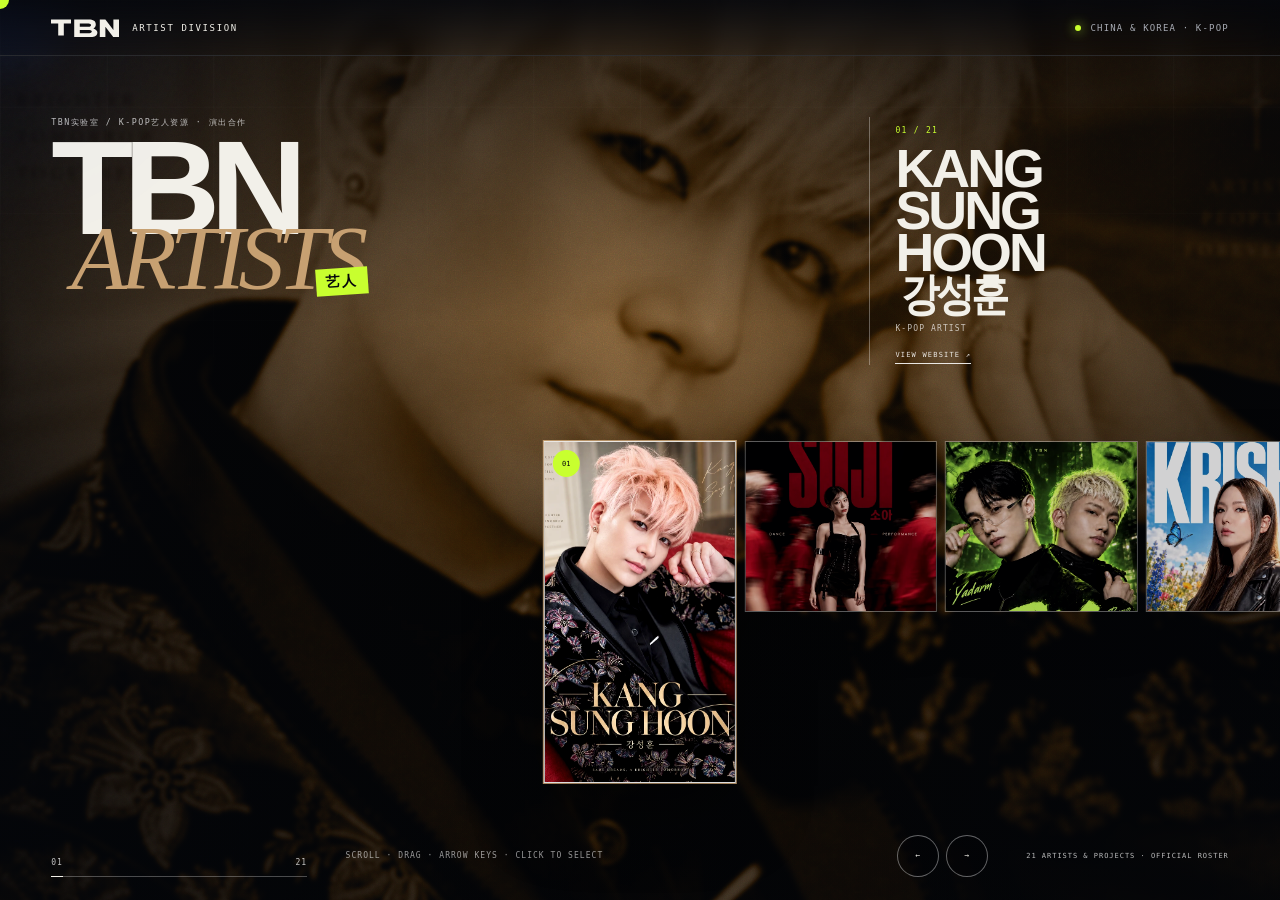
==== commit 1fe90c9e: "feat: publish TBN site optimization and K-POP challenge" ====
--- a/artists/index.html
+++ b/artists/index.html
@@ -6,13 +6,26 @@
     <meta name="theme-color" content="#05070c" />
     <meta
       name="description"
-      content="TBN ARTISTS — DJs, MCs, performance groups and live acts."
+      content="TBN艺人展示与演出合作平台，汇集K-POP艺人、DJ、MC及舞台组合资源，查看艺人介绍、现场表现和合作邀约方式。"
     />
-    <title>TBN ARTISTS — Artist Roster</title>
+    <script>try{if(sessionStorage.getItem('tbn-route-enter')==='1')document.documentElement.classList.add('tbn-route-enter');}catch(e){}</script>
+    <style>html.tbn-route-enter body{opacity:0;transform:translate3d(0,10px,0)}body{transition:opacity .52s cubic-bezier(.16,.84,.2,1),transform .64s cubic-bezier(.16,.84,.2,1);will-change:opacity,transform}</style>
+    <title>TBN艺人｜K-POP艺人资源与演出合作 · TBN ARTISTS</title>
     <link rel="icon" type="image/svg+xml" href="data:image/svg+xml,%3Csvg xmlns='http://www.w3.org/2000/svg' viewBox='0 0 64 64'%3E%3Crect width='64' height='64' rx='14' fill='%2305070c'/%3E%3Cpath d='M9 14h46v9H39v28H25V23H9z' fill='%23eaf7ff'/%3E%3Cpath d='M48 45l7-7v13z' fill='%237fd8ff'/%3E%3C/svg%3E" />
     <link rel="preload" as="image" href="assets/boot/soft-blue-light-flow.jpg" />
-    <link rel="stylesheet" href="styles.css?v=20260916-focus-in-8" />
-  </head>
+    <link rel="stylesheet" href="styles.css?v=20261014-opt" />
+
+  <link rel="canonical" href="https://music824.github.io/tbnlab/artists/">
+  <meta property="og:title" content="TBN艺人｜K-POP艺人资源与演出合作 · TBN ARTISTS">
+  <meta property="og:description" content="TBN艺人展示与演出合作平台，汇集K-POP艺人、DJ、MC及舞台组合资源，查看艺人介绍、现场表现和合作邀约方式。">
+  <meta property="og:type" content="website">
+  <meta property="og:locale" content="zh_CN">
+  <meta property="og:site_name" content="TBN实验室 TBN LAB">
+  <meta property="og:url" content="https://music824.github.io/tbnlab/artists/">
+  <meta property="og:image" content="https://music824.github.io/tbnlab/artists/assets/boot/soft-blue-light-flow.jpg">
+  <meta name="twitter:card" content="summary_large_image">
+  <script type="application/ld+json">{"@context":"https://schema.org","@graph":[{"@type":"WebPage","@id":"https://music824.github.io/tbnlab/artists/#webpage","url":"https://music824.github.io/tbnlab/artists/","name":"TBN艺人｜K-POP艺人资源与演出合作 · TBN ARTISTS","description":"TBN艺人展示与演出合作平台，汇集K-POP艺人、DJ、MC及舞台组合资源，查看艺人介绍、现场表现和合作邀约方式。","inLanguage":"zh-CN","isPartOf":{"@id":"https://music824.github.io/tbnlab/#website"},"publisher":{"@id":"https://music824.github.io/tbnlab/#organization"}},{"@type":"BreadcrumbList","itemListElement":[{"@type":"ListItem","position":1,"name":"TBN实验室","item":"https://music824.github.io/tbnlab/"},{"@type":"ListItem","position":2,"name":"TBN艺人","item":"https://music824.github.io/tbnlab/artists/"}]}]}</script>
+</head>
   <body>
     <div class="boot-screen" aria-hidden="true">
       <div class="boot-screen__texture boot-screen__texture--back"></div>
@@ -20,7 +33,7 @@
       <div class="boot-screen__scene">
         <div class="boot-screen__kicker">
           <span>TBN / ARTIST DIVISION</span>
-          <span>SHANGHAI · SEOUL</span>
+          <span>CHINA &amp; KOREA · K-POP</span>
         </div>
 
         <div class="boot-card">
@@ -31,7 +44,7 @@
               <span class="boot-card__title">K-POP ARTISTS</span>
               <div class="boot-card__meta">
                 <span>OFFICIAL ROSTER</span>
-                <span>ENTERING / 20</span>
+                <span>ENTERING / 21</span>
               </div>
               <span class="boot-line"><i></i></span>
             </div>
@@ -46,14 +59,14 @@
     <div class="cursor" aria-hidden="true"><span>VIEW</span></div>
 
     <header class="site-header">
-      <a class="brand magnetic" href="#top" aria-label="TBN Artists 首页">
+      <a class="brand magnetic" href="../" aria-label="返回TBN官网">
         <svg viewBox="0 0 85 24" role="img" aria-label="TBN">
           <path d="M0 2h25v5h-9v15h-7V7H0V2Zm29 0h18c6 0 9 2 9 6 0 2-1 4-3 5 3 1 5 3 5 5 0 4-3 6-10 6H29V2Zm7 5v4h11c2 0 3-1 3-2s-1-2-3-2H36Zm0 8v4h12c2 0 3-1 3-2s-1-2-3-2H36ZM61 2h7l10 13V2h7v22h-7L68 11v13h-7V2Z" />
         </svg>
         <span>ARTIST DIVISION</span>
       </a>
 
-      <span class="live-mark"><i></i> SHANGHAI · SEOUL</span>
+      <span class="live-mark"><i></i> CHINA &amp; KOREA · K-POP</span>
     </header>
 
     <main id="top">
@@ -65,8 +78,8 @@
         tabindex="0"
       >
         <div class="hero-carousel__background" aria-hidden="true">
-          <img class="hero-carousel__backdrop is-visible" src="assets/posters/roster-20260916-kang-sung-hoon.png" alt="" />
-          <img class="hero-carousel__backdrop" src="assets/posters/roster-20260916-kang-sung-hoon.png" alt="" />
+          <img class="hero-carousel__backdrop is-visible" src="assets/posters/roster-20260916-kang-sung-hoon-site.webp" alt="" width="733" height="1100" decoding="async">
+          <img class="hero-carousel__backdrop" src="assets/posters/roster-20260916-kang-sung-hoon-site.webp" alt="" width="733" height="1100" decoding="async">
           <div class="hero-carousel__grade"></div>
           <div class="hero-carousel__shade"></div>
           <div class="hero-carousel__grain"></div>
@@ -75,7 +88,7 @@
 
         <div class="hero-carousel__headline reveal-up">
           <div class="hero-carousel__brand-block">
-            <span class="hero-carousel__eyebrow">TBN / ARTIST DIVISION · 2026</span>
+            <span class="hero-carousel__eyebrow">TBN实验室 / K-POP艺人资源 · 演出合作</span>
             <h1 id="hero-title" class="hero-carousel__title" aria-label="TBN 艺人">
               <span>TBN</span>
               <em>ARTISTS</em>
@@ -89,22 +102,41 @@
             type="button"
             aria-label="打开 KANG SUNG HOON 강성훈 个人主页"
           >
-            <span id="hero-active-index">01 / 19</span>
+            <span id="hero-active-index">01 / 21</span>
             <h2 id="hero-active-name">KANG SUNG HOON 강성훈</h2>
             <p id="hero-active-role">K-POP ARTIST</p>
             <span class="hero-carousel__enter">VIEW WEBSITE ↗</span>
           </button>
         </div>
 
-        <div class="hero-filmstrip" aria-label="选择艺人">
-          <div class="hero-filmstrip__track" id="hero-filmstrip"></div>
+        <div class="hero-filmstrip" aria-label="选择艺人"><div class="hero-filmstrip__track" id="hero-filmstrip"><button class="hero-slide is-active" data-index="0" aria-label="打开 KANG SUNG HOON 강성훈 个人主页" aria-current="true" type="button"><img src="assets/posters/roster-20260916-kang-sung-hoon-site.webp" alt="" draggable="false" loading="eager" decoding="async" width="733" height="1100"><span class="hero-slide__number">01</span></button>
+          <button class="hero-slide" data-index="1" aria-label="选择 SUJI 소아" aria-current="false" type="button"><img src="assets/posters/roster-20260916-suji-site.webp" alt="" draggable="false" loading="eager" decoding="async" width="619" height="1100"><span class="hero-slide__number">02</span></button>
+          <a class="hero-slide" data-index="2" aria-label="选择 BY" aria-current="false" href="BY/index.html"><img src="assets/posters/roster-20260916-by-site.webp" alt="" draggable="false" loading="eager" decoding="async" width="619" height="1100"><span class="hero-slide__number">03</span></a>
+          <button class="hero-slide" data-index="3" aria-label="选择 KRISHA" aria-current="false" type="button"><img src="assets/posters/roster-20260916-krisha-site.webp" alt="" draggable="false" loading="lazy" decoding="async" width="619" height="1100"><span class="hero-slide__number">04</span></button>
+          <a class="hero-slide" data-index="4" aria-label="选择 PICKTA" aria-current="false" href="PickTa/index.html"><img src="assets/posters/roster-20260916-pickta-site.webp" alt="" draggable="false" loading="lazy" decoding="async" width="619" height="1100"><span class="hero-slide__number">05</span></a>
+          <button class="hero-slide" data-index="5" aria-label="选择 X:IN 엑신" aria-current="false" type="button"><img src="assets/posters/roster-20260916-xin-site.webp" alt="" draggable="false" loading="lazy" decoding="async" width="619" height="1100"><span class="hero-slide__number">06</span></button>
+          <a class="hero-slide" data-index="6" aria-label="选择 U&amp;U" aria-current="false" href="u-and-u/index.html"><img src="assets/posters/uu-oriental-site.webp" alt="" draggable="false" loading="lazy" decoding="async" width="619" height="1100"><span class="hero-slide__number">07</span></a>
+          <button class="hero-slide" data-index="7" aria-label="选择 SSREAM 쌤" aria-current="false" type="button"><img src="assets/posters/roster-20260916-ssream-site.webp" alt="" draggable="false" loading="lazy" decoding="async" width="619" height="1100"><span class="hero-slide__number">08</span></button>
+          <button class="hero-slide" data-index="8" aria-label="选择 MC 베니" aria-current="false" type="button"><img src="assets/posters/roster-20260916-mc-beni-site.webp" alt="" draggable="false" loading="lazy" decoding="async" width="619" height="1100"><span class="hero-slide__number">09</span></button>
+          <button class="hero-slide" data-index="9" aria-label="选择 DJ 프레스킷" aria-current="false" type="button"><img src="assets/posters/roster-20260916-dj-presket-site.webp" alt="" draggable="false" loading="lazy" decoding="async" width="619" height="1100"><span class="hero-slide__number">10</span></button>
+          <button class="hero-slide" data-index="10" aria-label="选择 TEENTOP" aria-current="false" type="button"><img src="assets/posters/roster-20260916-teentop-site.webp" alt="" draggable="false" loading="lazy" decoding="async" width="619" height="1100"><span class="hero-slide__number">11</span></button>
+          <button class="hero-slide" data-index="11" aria-label="选择 CHEERLEADER QUEEN" aria-current="false" type="button"><img src="assets/posters/roster-20260916-cheerleader-queen-site.webp" alt="" draggable="false" loading="lazy" decoding="async" width="619" height="1100"><span class="hero-slide__number">12</span></button>
+          <button class="hero-slide" data-index="12" aria-label="选择 GARRY DIAMOND" aria-current="false" type="button"><img src="assets/posters/roster-20260916-garry-diamond-site.webp" alt="" draggable="false" loading="lazy" decoding="async" width="619" height="1100"><span class="hero-slide__number">13</span></button>
+          <button class="hero-slide" data-index="13" aria-label="选择 ALPHA-X" aria-current="false" type="button"><img src="assets/posters/roster-20260916-alpha-x-site.webp" alt="" draggable="false" loading="lazy" decoding="async" width="619" height="1100"><span class="hero-slide__number">14</span></button>
+          <button class="hero-slide" data-index="14" aria-label="选择 BRAND NEW GIRL 브랜뉴걸" aria-current="false" type="button"><img src="assets/posters/roster-20260916-brand-new-girl-site.webp" alt="" draggable="false" loading="lazy" decoding="async" width="619" height="1100"><span class="hero-slide__number">15</span></button>
+          <button class="hero-slide" data-index="15" aria-label="选择 E&amp;K" aria-current="false" type="button"><img src="assets/posters/roster-20260916-eandk-site.webp" alt="" draggable="false" loading="lazy" decoding="async" width="619" height="1100"><span class="hero-slide__number">16</span></button>
+          <button class="hero-slide" data-index="16" aria-label="选择 FLAY WITH ME" aria-current="false" type="button"><img src="assets/posters/roster-20260916-flay-with-me-site.webp" alt="" draggable="false" loading="lazy" decoding="async" width="619" height="1100"><span class="hero-slide__number">17</span></button>
+          <button class="hero-slide" data-index="17" aria-label="选择 EPTS" aria-current="false" type="button"><img src="assets/posters/roster-20260916-epts-site.webp" alt="" draggable="false" loading="lazy" decoding="async" width="619" height="1100"><span class="hero-slide__number">18</span></button>
+          <a class="hero-slide" data-index="18" aria-label="选择 DJ TAJO" aria-current="false" href="TAJO/index.html"><img src="assets/posters/roster-20260916-dj-tajo-site.webp" alt="" draggable="false" loading="lazy" decoding="async" width="619" height="1100"><span class="hero-slide__number">19</span></a>
+          <button class="hero-slide" data-index="19" aria-label="选择 FLEX" aria-current="false" type="button"><img src="assets/posters/roster-20260916-flex-site.webp" alt="" draggable="false" loading="lazy" decoding="async" width="508" height="1100"><span class="hero-slide__number">20</span></button>
+          <a class="hero-slide" data-index="20" aria-label="选择 K-POP 踢馆" aria-current="false" href="kpop-night-challenge/"><img src="assets/posters/kpop-night-challenge-site.webp" alt="K-POP 踢馆全国城市巡演海报" draggable="false" loading="lazy" decoding="async" width="619" height="1100"><span class="hero-slide__number">21</span></a></div>
         </div>
 
         <div class="hero-carousel__footer">
           <div class="hero-carousel__progress" aria-hidden="true">
             <div class="hero-carousel__numbers">
               <span id="hero-progress-current">01</span>
-              <span>19</span>
+              <span>21</span>
             </div>
             <div class="hero-carousel__rail"><i id="hero-progress-bar"></i></div>
           </div>
@@ -116,7 +148,7 @@
             <button class="hero-carousel__arrow magnetic" id="hero-next" type="button" aria-label="下一位艺人">→</button>
           </div>
 
-          <span class="hero-carousel__availability">20 ARTISTS · OFFICIAL ROSTER</span>
+          <span class="hero-carousel__availability">21 ARTISTS &amp; PROJECTS · OFFICIAL ROSTER</span>
         </div>
       </section>
     </main>
@@ -133,7 +165,8 @@
       </div>
     </dialog>
 
-    <noscript>请启用 JavaScript 以浏览 TBN 艺人主页。</noscript>
-    <script src="script.js?v=20260920-uu-order-3"></script>
+    <noscript><style>.boot-screen{display:none}.hero-filmstrip,.hero-carousel__footer{opacity:1!important}</style><p>可直接通过艺人卡片进入已开放的独立网站。</p></noscript>
+    <script src="script.js?v=20261014-kpop"></script>
+    <script>try{if(sessionStorage.getItem('tbn-route-enter')==='1'){requestAnimationFrame(()=>requestAnimationFrame(()=>{document.documentElement.classList.remove('tbn-route-enter');sessionStorage.removeItem('tbn-route-enter');}));}}catch(e){}</script>
   </body>
 </html>
